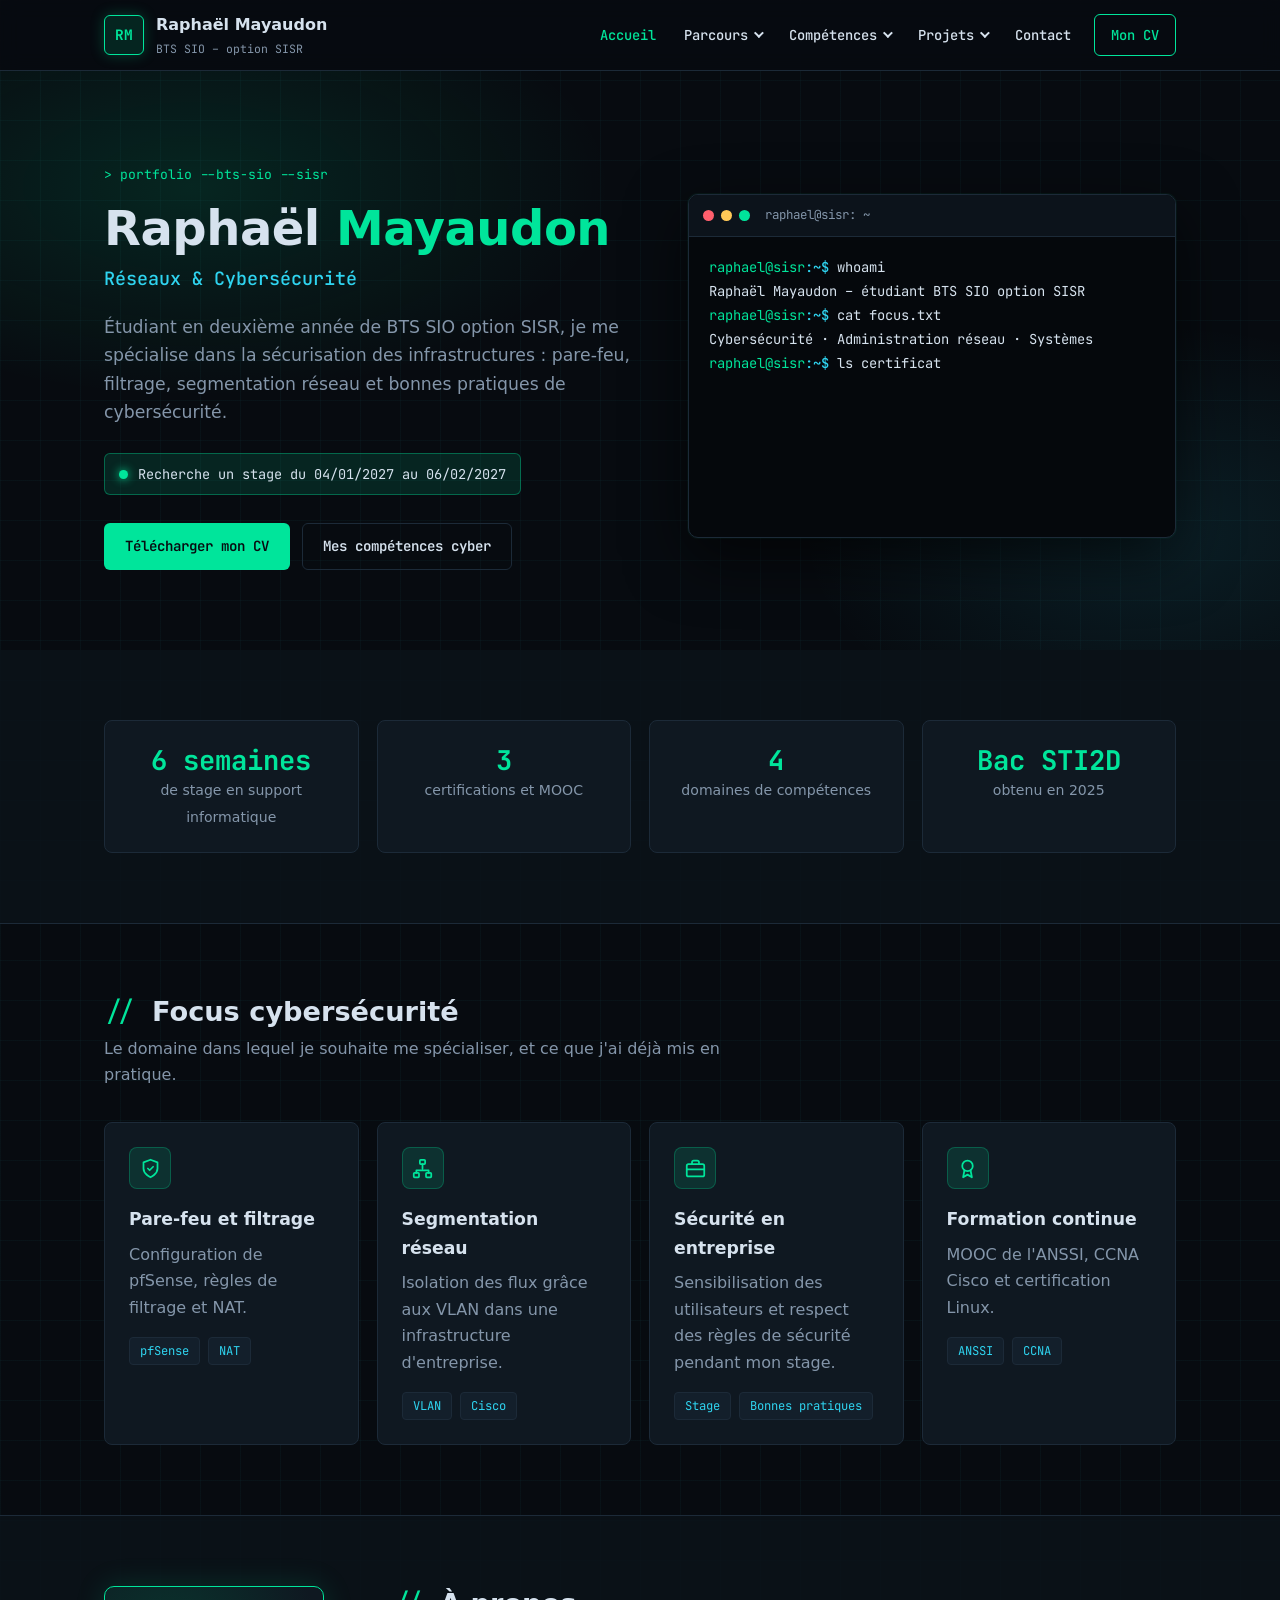
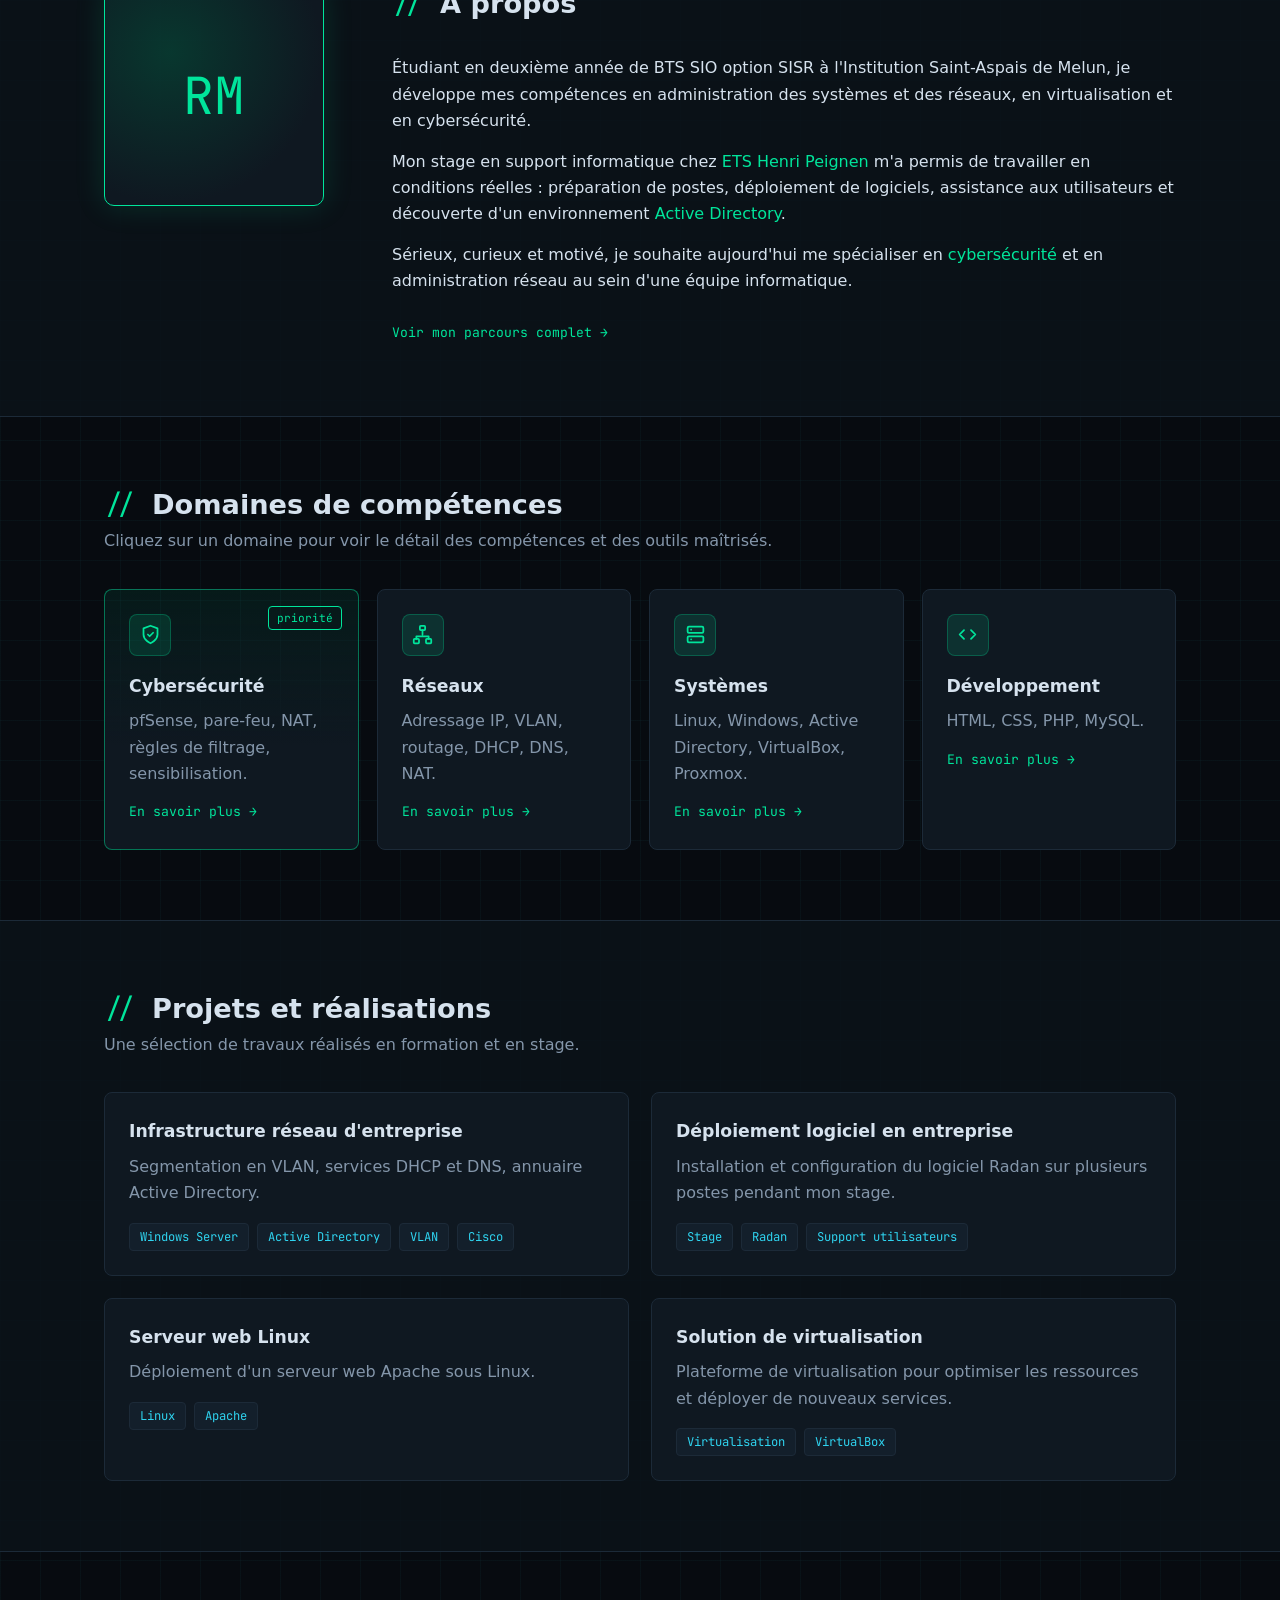
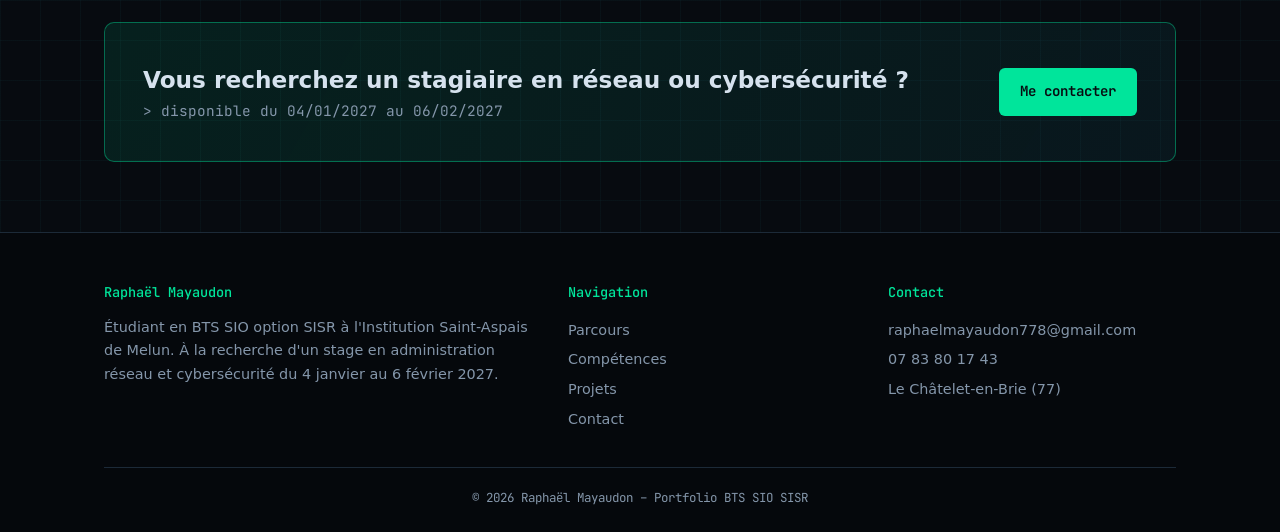
==== index.html @ c9cb0d74 "Add files via upload" ====
<!DOCTYPE html>
<html lang="fr">
<head>
    <meta charset="UTF-8">
    <meta name="viewport" content="width=device-width, initial-scale=1.0">
    <meta name="description" content="Portfolio de Raphaël Mayaudon, étudiant en BTS SIO option SISR à Melun, à la recherche d'un stage en réseau et cybersécurité.">
    <title>Raphaël Mayaudon – Portfolio BTS SIO SISR</title>
    <link rel="preconnect" href="https://fonts.googleapis.com">
    <link rel="preconnect" href="https://fonts.gstatic.com" crossorigin>
    <link href="https://fonts.googleapis.com/css2?family=JetBrains+Mono:wght@400;500;700&display=swap" rel="stylesheet">
    <link rel="stylesheet" href="portfolio.css">
</head>
<body>
    <header class="site-header">
        <div class="container navbar">
            <a href="index.html" class="brand">
                <span class="brand-logo">RM</span>
                <span>Raphaël Mayaudon<small>BTS SIO – option SISR</small></span>
            </a>

            <button class="burger" aria-label="Ouvrir le menu" aria-expanded="false"><span></span><span></span><span></span></button>

            <ul class="menu">
                <li><a href="index.html" class="active">Accueil</a></li>
                <li>
                    <button aria-expanded="false">Parcours <i class="caret"></i></button>
                    <ul class="dropdown">
                        <li><a href="parcours.html#experiences">Expériences professionnelles<span>Stage, emplois</span></a></li>
                        <li><a href="parcours.html#formation">Formation<span>BTS SIO, Bac STI2D</span></a></li>
                        <li><a href="parcours.html#certifications">Certifications<span>CCNA, Linux, ANSSI</span></a></li>
                        <li><a href="parcours.html#profil">Qualités et centres d'intérêt</a></li>
                    </ul>
                </li>
                <li>
                    <button aria-expanded="false">Compétences <i class="caret"></i></button>
                    <ul class="dropdown">
                        <li><a href="competences.html#securite">Cybersécurité<span>Pare-feu, filtrage, bonnes pratiques</span></a></li>
                        <li><a href="competences.html#reseaux">Réseaux</a></li>
                        <li><a href="competences.html#systemes">Systèmes et virtualisation</a></li>
                        <li><a href="competences.html#developpement">Développement</a></li>
                        <li><a href="competences.html#logiciels">Logiciels et outils</a></li>
                    </ul>
                </li>
                <li>
                    <button aria-expanded="false">Projets <i class="caret"></i></button>
                    <ul class="dropdown">
                        <li><a href="projets.html#infrastructure">Infrastructure réseau d'entreprise</a></li>
                        <li><a href="projets.html#serveur-web">Serveur web Linux</a></li>
                        <li><a href="projets.html#virtualisation">Solution de virtualisation</a></li>
                        <li><a href="projets.html#radan">Déploiement logiciel en entreprise<span>Réalisé en stage</span></a></li>
                    </ul>
                </li>
                <li><a href="contact.html">Contact</a></li>
                <li><a href="CV_Raphael_MAYAUDON.pdf" class="btn-cv" target="_blank" rel="noopener">Mon CV</a></li>
            </ul>
        </div>
    </header>

    <main>
        <section class="hero">
            <div class="container hero-grid">
                <div>
                    <span class="eyebrow">&gt; portfolio --bts-sio --sisr</span>
                    <h1>Raphaël <span class="accent">Mayaudon</span></h1>
                    <h2 class="role">Réseaux &amp; Cybersécurité</h2>
                    <p class="lead">Étudiant en deuxième année de BTS SIO option SISR, je me spécialise dans la sécurisation des infrastructures : pare-feu, filtrage, segmentation réseau et bonnes pratiques de cybersécurité.</p>
                    <div class="availability"><span class="dot"></span> Recherche un stage du 04/01/2027 au 06/02/2027</div>
                    <div class="hero-actions">
                        <a href="CV_Raphael_MAYAUDON.pdf" class="btn btn-primary" target="_blank" rel="noopener">Télécharger mon CV</a>
                        <a href="competences.html#securite" class="btn btn-outline">Mes compétences cyber</a>
                    </div>
                </div>
                <div class="terminal" aria-label="Présentation façon terminal">
                    <div class="term-bar"><i></i><i></i><i></i><span>raphael@sisr: ~</span></div>
                    <div class="term-body" id="terminal">
                        <div class="line"><span class="prompt">raphael@sisr<b>:~$</b></span> <span class="cmd">whoami</span></div>
                        <div class="line out">Raphaël Mayaudon – étudiant BTS SIO option SISR</div>
                        <div class="line"><span class="prompt">raphael@sisr<b>:~$</b></span> <span class="cmd">cat focus.txt</span></div>
                        <div class="line out">Cybersécurité · Administration réseau · Systèmes</div>
                        <div class="line"><span class="prompt">raphael@sisr<b>:~$</b></span> <span class="cmd">ls certifications/</span></div>
                        <div class="line out">CCNA   Certification_Linux   MOOC_ANSSI</div>
                        <div class="line"><span class="prompt">raphael@sisr<b>:~$</b></span> <span class="cmd">cat stage.txt</span></div>
                        <div class="line out"><span class="k">dernier :</span> Support informatique – ETS Henri Peignen</div>
                        <div class="line out"><span class="k">recherché :</span> <span class="ok">réseau / cybersécurité – janv. → fév. 2027</span></div>
                        <div class="line"><span class="prompt">raphael@sisr<b>:~$</b></span> <span class="cursor"></span></div>
                    </div>
                </div>
            </div>
        </section>

        <section class="section alt">
            <div class="container">
                <div class="stats">
                    <div class="card stat"><strong>6 semaines</strong><span>de stage en support informatique</span></div>
                    <div class="card stat"><strong>3</strong><span>certifications et MOOC</span></div>
                    <div class="card stat"><strong>4</strong><span>domaines de compétences</span></div>
                    <div class="card stat"><strong>Bac STI2D</strong><span>obtenu en 2025</span></div>
                </div>
            </div>
        </section>

        <section class="section">
            <div class="container">
                <div class="section-title">
                    <h2>Focus cybersécurité</h2>
                    <p>Le domaine dans lequel je souhaite me spécialiser, et ce que j'ai déjà mis en pratique.</p>
                </div>
                <div class="grid-4">
                    <a href="competences.html#securite" class="card">
                        <div class="icon-box"><svg viewBox="0 0 24 24" fill="none" stroke="currentColor" stroke-width="2" stroke-linecap="round" stroke-linejoin="round"><path d="M12 22s8-3.5 8-10V5l-8-3-8 3v7c0 6.5 8 10 8 10z"/><path d="M9 12l2 2 4-4"/></svg></div>
                        <h3>Pare-feu et filtrage</h3>
                        <p>Configuration de pfSense, règles de filtrage et NAT.</p>
                        <div class="tags"><span class="tag">pfSense</span><span class="tag">NAT</span></div>
                    </a>
                    <a href="projets.html#infrastructure" class="card">
                        <div class="icon-box"><svg viewBox="0 0 24 24" fill="none" stroke="currentColor" stroke-width="2" stroke-linecap="round" stroke-linejoin="round"><rect x="9" y="2" width="6" height="5" rx="1"/><rect x="2" y="17" width="6" height="5" rx="1"/><rect x="16" y="17" width="6" height="5" rx="1"/><path d="M12 7v5M5 17v-3h14v3"/></svg></div>
                        <h3>Segmentation réseau</h3>
                        <p>Isolation des flux grâce aux VLAN dans une infrastructure d'entreprise.</p>
                        <div class="tags"><span class="tag">VLAN</span><span class="tag">Cisco</span></div>
                    </a>
                    <a href="parcours.html#stage-peignen" class="card">
                        <div class="icon-box"><svg viewBox="0 0 24 24" fill="none" stroke="currentColor" stroke-width="2" stroke-linecap="round" stroke-linejoin="round"><rect x="2" y="7" width="20" height="14" rx="2"/><path d="M16 7V5a2 2 0 0 0-2-2h-4a2 2 0 0 0-2 2v2M2 13h20"/></svg></div>
                        <h3>Sécurité en entreprise</h3>
                        <p>Sensibilisation des utilisateurs et respect des règles de sécurité pendant mon stage.</p>
                        <div class="tags"><span class="tag">Stage</span><span class="tag">Bonnes pratiques</span></div>
                    </a>
                    <a href="parcours.html#certifications" class="card">
                        <div class="icon-box"><svg viewBox="0 0 24 24" fill="none" stroke="currentColor" stroke-width="2" stroke-linecap="round" stroke-linejoin="round"><circle cx="12" cy="9" r="6"/><path d="M8.5 14L7 22l5-3 5 3-1.5-8"/></svg></div>
                        <h3>Formation continue</h3>
                        <p>MOOC de l'ANSSI, CCNA Cisco et certification Linux.</p>
                        <div class="tags"><span class="tag">ANSSI</span><span class="tag">CCNA</span></div>
                    </a>
                </div>
            </div>
        </section>

        <section class="section alt">
            <div class="container about">
                <!-- Pour mettre ta photo : remplace RM par <img src="photo.jpg" alt="Raphaël Mayaudon"> -->
                <div class="avatar">RM</div>
                <div>
                    <div class="section-title"><h2>À propos</h2></div>
                    <p>Étudiant en deuxième année de BTS SIO option SISR à l'Institution Saint-Aspais de Melun, je développe mes compétences en administration des systèmes et des réseaux, en virtualisation et en cybersécurité.</p>
                    <p>Mon stage en support informatique chez <a href="parcours.html#stage-peignen">ETS Henri Peignen</a> m'a permis de travailler en conditions réelles : préparation de postes, déploiement de logiciels, assistance aux utilisateurs et découverte d'un environnement <a href="competences.html#systemes">Active Directory</a>.</p>
                    <p>Sérieux, curieux et motivé, je souhaite aujourd'hui me spécialiser en <a href="competences.html#securite">cybersécurité</a> et en administration réseau au sein d'une équipe informatique.</p>
                    <a href="parcours.html" class="card-link">Voir mon parcours complet →</a>
                </div>
            </div>
        </section>

        <section class="section">
            <div class="container">
                <div class="section-title">
                    <h2>Domaines de compétences</h2>
                    <p>Cliquez sur un domaine pour voir le détail des compétences et des outils maîtrisés.</p>
                </div>
                <div class="grid-4">
                    <a href="competences.html#securite" class="card featured">
                        <span class="badge">priorité</span>
                        <div class="icon-box"><svg viewBox="0 0 24 24" fill="none" stroke="currentColor" stroke-width="2" stroke-linecap="round" stroke-linejoin="round"><path d="M12 22s8-3.5 8-10V5l-8-3-8 3v7c0 6.5 8 10 8 10z"/><path d="M9 12l2 2 4-4"/></svg></div>
                        <h3>Cybersécurité</h3>
                        <p>pfSense, pare-feu, NAT, règles de filtrage, sensibilisation.</p>
                        <span class="card-link">En savoir plus →</span>
                    </a>
                    <a href="competences.html#reseaux" class="card">
                        <div class="icon-box"><svg viewBox="0 0 24 24" fill="none" stroke="currentColor" stroke-width="2" stroke-linecap="round" stroke-linejoin="round"><rect x="9" y="2" width="6" height="5" rx="1"/><rect x="2" y="17" width="6" height="5" rx="1"/><rect x="16" y="17" width="6" height="5" rx="1"/><path d="M12 7v5M5 17v-3h14v3"/></svg></div>
                        <h3>Réseaux</h3>
                        <p>Adressage IP, VLAN, routage, DHCP, DNS, NAT.</p>
                        <span class="card-link">En savoir plus →</span>
                    </a>
                    <a href="competences.html#systemes" class="card">
                        <div class="icon-box"><svg viewBox="0 0 24 24" fill="none" stroke="currentColor" stroke-width="2" stroke-linecap="round" stroke-linejoin="round"><rect x="3" y="3" width="18" height="7" rx="1.5"/><rect x="3" y="14" width="18" height="7" rx="1.5"/><path d="M7 6.5h.01M7 17.5h.01"/></svg></div>
                        <h3>Systèmes</h3>
                        <p>Linux, Windows, Active Directory, VirtualBox, Proxmox.</p>
                        <span class="card-link">En savoir plus →</span>
                    </a>
                    <a href="competences.html#developpement" class="card">
                        <div class="icon-box"><svg viewBox="0 0 24 24" fill="none" stroke="currentColor" stroke-width="2" stroke-linecap="round" stroke-linejoin="round"><path d="M8 7l-5 5 5 5M16 7l5 5-5 5"/></svg></div>
                        <h3>Développement</h3>
                        <p>HTML, CSS, PHP, MySQL.</p>
                        <span class="card-link">En savoir plus →</span>
                    </a>
                </div>
            </div>
        </section>

        <section class="section alt">
            <div class="container">
                <div class="section-title">
                    <h2>Projets et réalisations</h2>
                    <p>Une sélection de travaux réalisés en formation et en stage.</p>
                </div>
                <div class="grid-2">
                    <a href="projets.html#infrastructure" class="card">
                        <h3>Infrastructure réseau d'entreprise</h3>
                        <p>Segmentation en VLAN, services DHCP et DNS, annuaire Active Directory.</p>
                        <div class="tags"><span class="tag">Windows Server</span><span class="tag">Active Directory</span><span class="tag">VLAN</span><span class="tag">Cisco</span></div>
                    </a>
                    <a href="projets.html#radan" class="card">
                        <h3>Déploiement logiciel en entreprise</h3>
                        <p>Installation et configuration du logiciel Radan sur plusieurs postes pendant mon stage.</p>
                        <div class="tags"><span class="tag">Stage</span><span class="tag">Radan</span><span class="tag">Support utilisateurs</span></div>
                    </a>
                    <a href="projets.html#serveur-web" class="card">
                        <h3>Serveur web Linux</h3>
                        <p>Déploiement d'un serveur web Apache sous Linux.</p>
                        <div class="tags"><span class="tag">Linux</span><span class="tag">Apache</span></div>
                    </a>
                    <a href="projets.html#virtualisation" class="card">
                        <h3>Solution de virtualisation</h3>
                        <p>Plateforme de virtualisation pour optimiser les ressources et déployer de nouveaux services.</p>
                        <div class="tags"><span class="tag">Virtualisation</span><span class="tag">VirtualBox</span></div>
                    </a>
                </div>
            </div>
        </section>

        <section class="section">
            <div class="container">
                <div class="cta">
                    <div>
                        <h2>Vous recherchez un stagiaire en réseau ou cybersécurité ?</h2>
                        <p>&gt; disponible du 04/01/2027 au 06/02/2027</p>
                    </div>
                    <a href="contact.html" class="btn btn-light">Me contacter</a>
                </div>
            </div>
        </section>

    </main>

    <footer class="site-footer">
        <div class="container">
            <div class="footer-grid">
                <div>
                    <h4>Raphaël Mayaudon</h4>
                    <p>Étudiant en BTS SIO option SISR à l'Institution Saint-Aspais de Melun. À la recherche d'un stage en administration réseau et cybersécurité du 4 janvier au 6 février 2027.</p>
                </div>
                <div>
                    <h4>Navigation</h4>
                    <ul>
                        <li><a href="parcours.html">Parcours</a></li>
                        <li><a href="competences.html">Compétences</a></li>
                        <li><a href="projets.html">Projets</a></li>
                        <li><a href="contact.html">Contact</a></li>
                    </ul>
                </div>
                <div>
                    <h4>Contact</h4>
                    <ul>
                        <li><a href="mailto:raphaelmayaudon778@gmail.com">raphaelmayaudon778@gmail.com</a></li>
                        <li><a href="tel:+33783801743">07 83 80 17 43</a></li>
                        <li>Le Châtelet-en-Brie (77)</li>
                    </ul>
                </div>
            </div>
            <div class="footer-bottom">© <span id="year">2026</span> Raphaël Mayaudon – Portfolio BTS SIO SISR</div>
        </div>
    </footer>

    <script src="script.js"></script>
</body>
</html>
---- portfolio.css ----
/* =========================================================
   Portfolio – Raphaël Mayaudon – BTS SIO SISR
   Thème « cybersécurité » : sombre, vert/cyan, police terminal
   ========================================================= */

:root {
    --bg: #070b10;          /* fond de page */
    --bg-2: #0b1219;        /* sections alternées */
    --card: #0f1821;        /* cartes */
    --card-2: #131f2b;
    --border: #1c2a38;
    --text: #d6e2ee;        /* texte principal */
    --muted: #8496aa;       /* texte secondaire */
    --green: #00e59b;       /* accent principal */
    --green-dim: rgba(0, 229, 155, 0.12);
    --cyan: #2fd4f0;        /* accent secondaire */
    --red: #ff5f6d;
    --yellow: #ffc857;
    --radius: 8px;
    --mono: "JetBrains Mono", "Fira Code", Consolas, "Courier New", monospace;
    --sans: "Segoe UI", system-ui, -apple-system, Roboto, Arial, sans-serif;
    --max: 1120px;
}

* { margin: 0; padding: 0; box-sizing: border-box; }

html { scroll-behavior: smooth; scroll-padding-top: 90px; }

body {
    font-family: var(--sans);
    font-size: 16px;
    line-height: 1.65;
    color: var(--text);
    background-color: var(--bg);
    /* quadrillage discret façon écran de supervision */
    background-image:
        linear-gradient(rgba(47, 212, 240, 0.035) 1px, transparent 1px),
        linear-gradient(90deg, rgba(47, 212, 240, 0.035) 1px, transparent 1px);
    background-size: 40px 40px;
}

a { color: var(--green); text-decoration: none; }
a:hover { text-decoration: underline; }

img { max-width: 100%; display: block; }

::selection { background: var(--green); color: var(--bg); }

.container { max-width: var(--max); margin: 0 auto; padding: 0 24px; }

.mono { font-family: var(--mono); }
.accent { color: var(--green); }

/* ================= Barre de navigation ================= */
.site-header {
    position: sticky;
    top: 0;
    z-index: 1000;
    background: rgba(7, 11, 16, 0.88);
    backdrop-filter: blur(10px);
    border-bottom: 1px solid var(--border);
}

.navbar { display: flex; align-items: center; justify-content: space-between; height: 70px; }

.brand { display: flex; align-items: center; gap: 12px; color: var(--text); font-weight: 700; }
.brand:hover { text-decoration: none; }

.brand-logo {
    width: 40px; height: 40px;
    border-radius: 6px;
    border: 1px solid var(--green);
    color: var(--green);
    background: var(--green-dim);
    display: grid;
    place-items: center;
    font-family: var(--mono);
    font-size: 0.9rem;
    box-shadow: 0 0 14px rgba(0, 229, 155, 0.25);
}

.brand small { display: block; font-family: var(--mono); font-weight: 400; color: var(--muted); font-size: 0.72rem; }

.menu { display: flex; align-items: center; gap: 2px; list-style: none; }
.menu > li { position: relative; }

.menu > li > a,
.menu > li > button {
    display: flex;
    align-items: center;
    gap: 6px;
    padding: 9px 13px;
    border: 0;
    background: none;
    font-family: var(--mono);
    font-size: 0.86rem;
    font-weight: 500;
    color: var(--text);
    border-radius: 6px;
    cursor: pointer;
}

.menu > li > a:hover,
.menu > li > button:hover,
.menu > li.open > button { background: var(--green-dim); color: var(--green); text-decoration: none; }

.menu .active { color: var(--green); }

.caret {
    width: 7px; height: 7px;
    border-right: 2px solid currentColor;
    border-bottom: 2px solid currentColor;
    transform: rotate(45deg) translateY(-2px);
    transition: transform 0.2s;
}
.menu > li.open .caret { transform: rotate(-135deg) translateY(-1px); }

/* Menu déroulant */
.dropdown {
    position: absolute;
    top: calc(100% + 8px);
    left: 0;
    min-width: 250px;
    list-style: none;
    background: var(--card);
    border: 1px solid var(--border);
    border-top: 2px solid var(--green);
    border-radius: var(--radius);
    box-shadow: 0 16px 40px rgba(0, 0, 0, 0.55);
    padding: 8px;
    opacity: 0;
    visibility: hidden;
    transform: translateY(6px);
    transition: opacity 0.18s, transform 0.18s, visibility 0.18s;
}

@media (hover: hover) and (min-width: 901px) {
    .menu > li:hover > .dropdown { opacity: 1; visibility: visible; transform: translateY(0); }
}
.menu > li.open > .dropdown { opacity: 1; visibility: visible; transform: translateY(0); }

.dropdown a { display: block; padding: 9px 12px; border-radius: 5px; color: var(--text); font-size: 0.92rem; }
.dropdown a::before { content: "> "; font-family: var(--mono); color: var(--green); opacity: 0; transition: opacity 0.15s; }
.dropdown a:hover { background: var(--green-dim); color: var(--green); text-decoration: none; }
.dropdown a:hover::before { opacity: 1; }
.dropdown a span { display: block; font-size: 0.78rem; color: var(--muted); padding-left: 2ch; }

.btn-cv {
    margin-left: 8px;
    padding: 9px 16px !important;
    border: 1px solid var(--green) !important;
    color: var(--green) !important;
}
.btn-cv:hover { background: var(--green) !important; color: var(--bg) !important; }

.burger {
    display: none;
    width: 44px; height: 44px;
    border: 1px solid var(--border);
    border-radius: 6px;
    background: var(--card);
    cursor: pointer;
    align-items: center;
    justify-content: center;
    flex-direction: column;
    gap: 5px;
}
.burger span { display: block; width: 20px; height: 2px; background: var(--green); }

/* ================= Page d'accueil ================= */
.hero { padding: 90px 0 80px; position: relative; overflow: hidden; }
.hero::before {
    content: "";
    position: absolute;
    inset: 0;
    background:
        radial-gradient(600px 300px at 15% 20%, rgba(0, 229, 155, 0.12), transparent 70%),
        radial-gradient(500px 300px at 90% 80%, rgba(47, 212, 240, 0.10), transparent 70%);
    pointer-events: none;
}

.hero-grid { position: relative; display: grid; grid-template-columns: 1.1fr 1fr; gap: 48px; align-items: center; }

.eyebrow {
    display: inline-block;
    font-family: var(--mono);
    font-size: 0.82rem;
    color: var(--green);
    margin-bottom: 16px;
}

.hero h1 { font-size: 3rem; line-height: 1.1; margin-bottom: 10px; letter-spacing: -0.5px; }
.hero h2.role { font-family: var(--mono); font-size: 1.15rem; font-weight: 500; color: var(--cyan); margin-bottom: 18px; }
.hero .lead { font-size: 1.08rem; color: var(--muted); max-width: 560px; }

.availability {
    display: inline-flex;
    align-items: center;
    gap: 10px;
    margin-top: 26px;
    padding: 9px 14px;
    border: 1px solid rgba(0, 229, 155, 0.35);
    border-radius: 6px;
    background: var(--green-dim);
    font-family: var(--mono);
    font-size: 0.85rem;
    color: var(--text);
}
.dot { width: 9px; height: 9px; border-radius: 50%; background: var(--green); box-shadow: 0 0 10px var(--green); animation: pulse 1.8s infinite; }

.hero-actions { display: flex; gap: 12px; flex-wrap: wrap; margin-top: 28px; }

.btn {
    display: inline-block;
    padding: 11px 20px;
    border-radius: 6px;
    font-family: var(--mono);
    font-weight: 600;
    font-size: 0.88rem;
    border: 1px solid transparent;
    transition: background 0.2s, color 0.2s, box-shadow 0.2s, border-color 0.2s;
}
.btn:hover { text-decoration: none; }
.btn-primary, .btn-light { background: var(--green); color: var(--bg); }
.btn-primary:hover, .btn-light:hover { box-shadow: 0 0 20px rgba(0, 229, 155, 0.45); }
.btn-outline { border-color: var(--border); color: var(--text); }
.btn-outline:hover { border-color: var(--green); color: var(--green); }

/* Fenêtre de terminal */
.terminal {
    background: #05080c;
    border: 1px solid var(--border);
    border-radius: 10px;
    box-shadow: 0 20px 60px rgba(0, 0, 0, 0.6), 0 0 0 1px rgba(0, 229, 155, 0.06);
    overflow: hidden;
    font-family: var(--mono);
    font-size: 0.86rem;
}
.term-bar {
    display: flex;
    align-items: center;
    gap: 7px;
    padding: 10px 14px;
    background: #0c131b;
    border-bottom: 1px solid var(--border);
    color: var(--muted);
    font-size: 0.78rem;
}
.term-bar i { width: 11px; height: 11px; border-radius: 50%; display: inline-block; }
.term-bar i:nth-child(1) { background: var(--red); }
.term-bar i:nth-child(2) { background: var(--yellow); }
.term-bar i:nth-child(3) { background: var(--green); }
.term-bar span { margin-left: 8px; }
.term-body { padding: 18px 20px 22px; min-height: 300px; line-height: 1.75; }
.term-body .line { white-space: pre-wrap; }
.prompt { color: var(--green); }
.prompt b { color: var(--cyan); font-weight: 500; }
.out { color: var(--text); }
.out .k { color: var(--muted); }
.ok { color: var(--green); }
.cursor { display: inline-block; width: 8px; height: 1.05em; background: var(--green); vertical-align: text-bottom; animation: blink 1s steps(1) infinite; }

/* En-tête des pages internes */
.page-header { padding: 64px 0 52px; border-bottom: 1px solid var(--border); position: relative; overflow: hidden; }
.page-header::before {
    content: "";
    position: absolute;
    inset: 0;
    background: radial-gradient(600px 250px at 10% 0%, rgba(0, 229, 155, 0.10), transparent 70%);
    pointer-events: none;
}
.page-header .container { position: relative; }
.page-header h1 { font-size: 2.3rem; margin-bottom: 8px; }
.page-header h1::before { content: "> "; font-family: var(--mono); color: var(--green); }
.page-header p { color: var(--muted); max-width: 700px; }
.breadcrumb { font-family: var(--mono); font-size: 0.8rem; color: var(--muted); margin-bottom: 12px; }
.breadcrumb a { color: var(--cyan); }

/* Sous-menu d'une page */
.subnav { background: var(--bg-2); border-bottom: 1px solid var(--border); position: sticky; top: 70px; z-index: 50; }
.subnav ul { display: flex; gap: 4px; list-style: none; overflow-x: auto; }
.subnav a {
    display: block;
    padding: 13px 14px;
    color: var(--muted);
    font-family: var(--mono);
    font-size: 0.84rem;
    white-space: nowrap;
    border-bottom: 2px solid transparent;
}
.subnav a:hover { color: var(--green); border-bottom-color: var(--green); text-decoration: none; }

/* ================= Sections ================= */
.section { padding: 70px 0; }
.section + .section { border-top: 1px solid var(--border); }
.section.alt { background: rgba(11, 18, 25, 0.85); }

.section-title { margin-bottom: 34px; }
.section-title h2 { font-size: 1.7rem; line-height: 1.3; }
.section-title h2::before { content: "// "; font-family: var(--mono); color: var(--green); font-weight: 400; }
.section-title p { color: var(--muted); margin-top: 6px; max-width: 680px; }

/* Grilles */
.grid-2 { display: grid; grid-template-columns: repeat(2, 1fr); gap: 22px; }
.grid-3 { display: grid; grid-template-columns: repeat(3, 1fr); gap: 22px; }
.grid-4 { display: grid; grid-template-columns: repeat(4, 1fr); gap: 18px; }

/* Cartes */
.card {
    background: var(--card);
    border: 1px solid var(--border);
    border-radius: var(--radius);
    padding: 24px;
    position: relative;
}
a.card { display: block; color: inherit; transition: border-color 0.2s, transform 0.2s, box-shadow 0.2s; }
a.card:hover { border-color: var(--green); transform: translateY(-3px); box-shadow: 0 0 24px rgba(0, 229, 155, 0.12); text-decoration: none; }

.card h3 { font-size: 1.08rem; margin-bottom: 8px; color: var(--text); }
.card p { color: var(--muted); }

.card-link { display: inline-block; margin-top: 14px; font-family: var(--mono); font-size: 0.82rem; color: var(--green); }

.card.featured { border-color: rgba(0, 229, 155, 0.45); background: linear-gradient(180deg, rgba(0, 229, 155, 0.07), var(--card) 60%); }
.badge {
    position: absolute;
    top: 16px; right: 16px;
    font-family: var(--mono);
    font-size: 0.7rem;
    padding: 2px 8px;
    border-radius: 4px;
    border: 1px solid var(--green);
    color: var(--green);
}

.icon-box {
    width: 42px; height: 42px;
    border-radius: 8px;
    background: var(--green-dim);
    border: 1px solid rgba(0, 229, 155, 0.25);
    color: var(--green);
    display: grid;
    place-items: center;
    margin-bottom: 16px;
}
.icon-box svg { width: 21px; height: 21px; }

/* Listes */
.list { list-style: none; }
.list li { position: relative; padding: 4px 0 4px 22px; color: var(--text); }
.list li::before { content: "▸"; position: absolute; left: 2px; top: 4px; color: var(--green); font-size: 0.9rem; }

/* Étiquettes */
.tags { display: flex; flex-wrap: wrap; gap: 8px; margin-top: 16px; }
.tag {
    display: inline-block;
    padding: 3px 10px;
    border-radius: 4px;
    border: 1px solid var(--border);
    background: var(--card-2);
    color: var(--cyan);
    font-family: var(--mono);
    font-size: 0.76rem;
}
a.tag:hover { border-color: var(--green); color: var(--green); text-decoration: none; }

/* Chiffres clés */
.stats { display: grid; grid-template-columns: repeat(4, 1fr); gap: 18px; }
.stat { text-align: center; padding: 22px; }
.stat strong { display: block; font-family: var(--mono); font-size: 1.7rem; color: var(--green); line-height: 1.25; }
.stat span { color: var(--muted); font-size: 0.88rem; }

/* ================= Frise chronologique ================= */
.timeline { position: relative; padding-left: 30px; }
.timeline::before { content: ""; position: absolute; left: 8px; top: 6px; bottom: 6px; width: 2px; background: linear-gradient(var(--green), var(--border)); }
.timeline-item { margin-bottom: 26px; }
.timeline-item:last-child { margin-bottom: 0; }
.timeline-item::before {
    content: "";
    position: absolute;
    left: -28px; top: 26px;
    width: 12px; height: 12px;
    border-radius: 50%;
    background: var(--bg);
    border: 2px solid var(--green);
    box-shadow: 0 0 8px rgba(0, 229, 155, 0.6);
}
.timeline-head { display: flex; justify-content: space-between; align-items: flex-start; gap: 16px; flex-wrap: wrap; margin-bottom: 10px; }
.timeline-head h3 { margin-bottom: 2px; }
.org { color: var(--cyan); font-family: var(--mono); font-size: 0.88rem; }
.date {
    flex-shrink: 0;
    padding: 3px 10px;
    border-radius: 4px;
    border: 1px solid var(--border);
    background: var(--card-2);
    color: var(--muted);
    font-family: var(--mono);
    font-size: 0.78rem;
}

/* ================= Accordéons ================= */
details.accordion { background: var(--card); border: 1px solid var(--border); border-radius: var(--radius); margin-bottom: 12px; }
details.accordion[open] { border-color: rgba(0, 229, 155, 0.4); }
details.accordion summary {
    list-style: none;
    cursor: pointer;
    padding: 17px 22px;
    display: flex;
    justify-content: space-between;
    align-items: center;
    gap: 16px;
    font-family: var(--mono);
    font-size: 0.95rem;
    color: var(--text);
}
details.accordion summary::before { content: "$ "; color: var(--green); }
details.accordion summary span { flex: 1; }
details.accordion summary::-webkit-details-marker { display: none; }
details.accordion summary::after { content: "[+]"; color: var(--green); font-size: 0.85rem; }
details.accordion[open] summary::after { content: "[−]"; }
details.accordion[open] summary { border-bottom: 1px solid var(--border); }
.accordion-body { padding: 18px 22px 22px; }
.accordion-body p { color: var(--muted); margin-bottom: 10px; }

/* Tableau des compétences */
.skill-table { width: 100%; border-collapse: collapse; font-size: 0.94rem; }
.skill-table th, .skill-table td { text-align: left; padding: 12px 14px; border-bottom: 1px solid var(--border); vertical-align: top; }
.skill-table th { color: var(--green); font-family: var(--mono); font-weight: 500; font-size: 0.76rem; text-transform: uppercase; letter-spacing: 1px; }
.skill-table td { color: var(--muted); }
.skill-table td:first-child { color: var(--text); font-weight: 600; white-space: nowrap; }
.skill-table tr:hover td { background: rgba(0, 229, 155, 0.03); }
.skill-table a { color: var(--cyan); }

/* Encadré */
.callout {
    border: 1px solid rgba(0, 229, 155, 0.35);
    border-left: 3px solid var(--green);
    background: var(--green-dim);
    padding: 16px 20px;
    border-radius: 0 var(--radius) var(--radius) 0;
    color: var(--text);
}

/* À propos */
.about { display: grid; grid-template-columns: 240px 1fr; gap: 48px; align-items: start; }
.avatar {
    width: 220px; height: 220px;
    border-radius: 10px;
    border: 1px solid var(--green);
    background: radial-gradient(circle at 30% 30%, rgba(0, 229, 155, 0.18), var(--card) 70%);
    color: var(--green);
    display: grid;
    place-items: center;
    font-family: var(--mono);
    font-size: 3.2rem;
    overflow: hidden;
    box-shadow: 0 0 30px rgba(0, 229, 155, 0.15);
}
.avatar img { width: 100%; height: 100%; object-fit: cover; }
.about p { margin-bottom: 14px; color: var(--text); }

/* Contact */
.contact-item { display: flex; gap: 16px; align-items: flex-start; }
.contact-item .icon-box { margin-bottom: 0; flex-shrink: 0; }
.contact-item strong { display: block; color: var(--text); }
.contact-item span, .contact-item a { color: var(--muted); word-break: break-word; }
.contact-item a:hover { color: var(--green); }

/* Bandeau final */
.cta {
    border: 1px solid rgba(0, 229, 155, 0.4);
    background: linear-gradient(120deg, rgba(0, 229, 155, 0.10), rgba(47, 212, 240, 0.06));
    border-radius: 10px;
    padding: 38px;
    display: flex;
    align-items: center;
    justify-content: space-between;
    gap: 24px;
    flex-wrap: wrap;
}
.cta h2 { font-size: 1.45rem; }
.cta p { color: var(--muted); font-family: var(--mono); font-size: 0.9rem; }

/* ================= Pied de page ================= */
.site-footer { background: #05080c; border-top: 1px solid var(--border); color: var(--muted); padding: 48px 0 24px; font-size: 0.9rem; }
.footer-grid { display: grid; grid-template-columns: 1.5fr 1fr 1fr; gap: 32px; margin-bottom: 32px; }
.site-footer h4 { color: var(--green); font-family: var(--mono); font-weight: 500; margin-bottom: 12px; font-size: 0.85rem; }
.site-footer ul { list-style: none; }
.site-footer li { padding: 3px 0; }
.site-footer a { color: var(--muted); }
.site-footer a:hover { color: var(--green); }
.footer-bottom { border-top: 1px solid var(--border); padding-top: 20px; text-align: center; font-family: var(--mono); font-size: 0.78rem; }

/* ================= Animations ================= */
@keyframes blink { 50% { opacity: 0; } }
@keyframes pulse { 0%, 100% { opacity: 1; } 50% { opacity: 0.35; } }

@media (prefers-reduced-motion: reduce) {
    *, *::before, *::after { animation: none !important; transition: none !important; }
}

/* ================= Responsive ================= */
@media (max-width: 1000px) {
    .grid-4, .stats { grid-template-columns: repeat(2, 1fr); }
    .grid-3 { grid-template-columns: repeat(2, 1fr); }
}

@media (max-width: 900px) {
    .burger { display: flex; }
    .menu {
        position: absolute;
        top: 70px; left: 0; right: 0;
        flex-direction: column;
        align-items: stretch;
        gap: 0;
        background: var(--bg);
        border-bottom: 1px solid var(--border);
        padding: 8px 16px 16px;
        display: none;
        max-height: calc(100vh - 70px);
        overflow-y: auto;
    }
    .menu.show { display: flex; }
    .menu > li > a, .menu > li > button { width: 100%; justify-content: space-between; padding: 14px 8px; font-size: 0.95rem; }
    .btn-cv { margin: 8px 0 0; justify-content: center !important; }
    .dropdown { position: static; box-shadow: none; border: 0; border-left: 1px solid var(--green); border-radius: 0; background: none; padding: 0 0 8px 12px; margin-left: 8px; display: none; opacity: 1; visibility: visible; transform: none; }
    .menu > li.open > .dropdown { display: block; }
    .hero-grid, .about, .grid-2 { grid-template-columns: 1fr; }
    .hero h1 { font-size: 2.3rem; }
    .avatar { width: 160px; height: 160px; font-size: 2.4rem; }
    .footer-grid { grid-template-columns: 1fr; }
    .subnav { top: 70px; }
}

@media (max-width: 600px) {
    .grid-3, .grid-4, .stats { grid-template-columns: 1fr; }
    .section { padding: 52px 0; }
    .page-header h1 { font-size: 1.8rem; }
    .cta { padding: 26px; }
    .term-body { min-height: 0; font-size: 0.8rem; }
    .skill-table td:first-child { white-space: normal; }
}
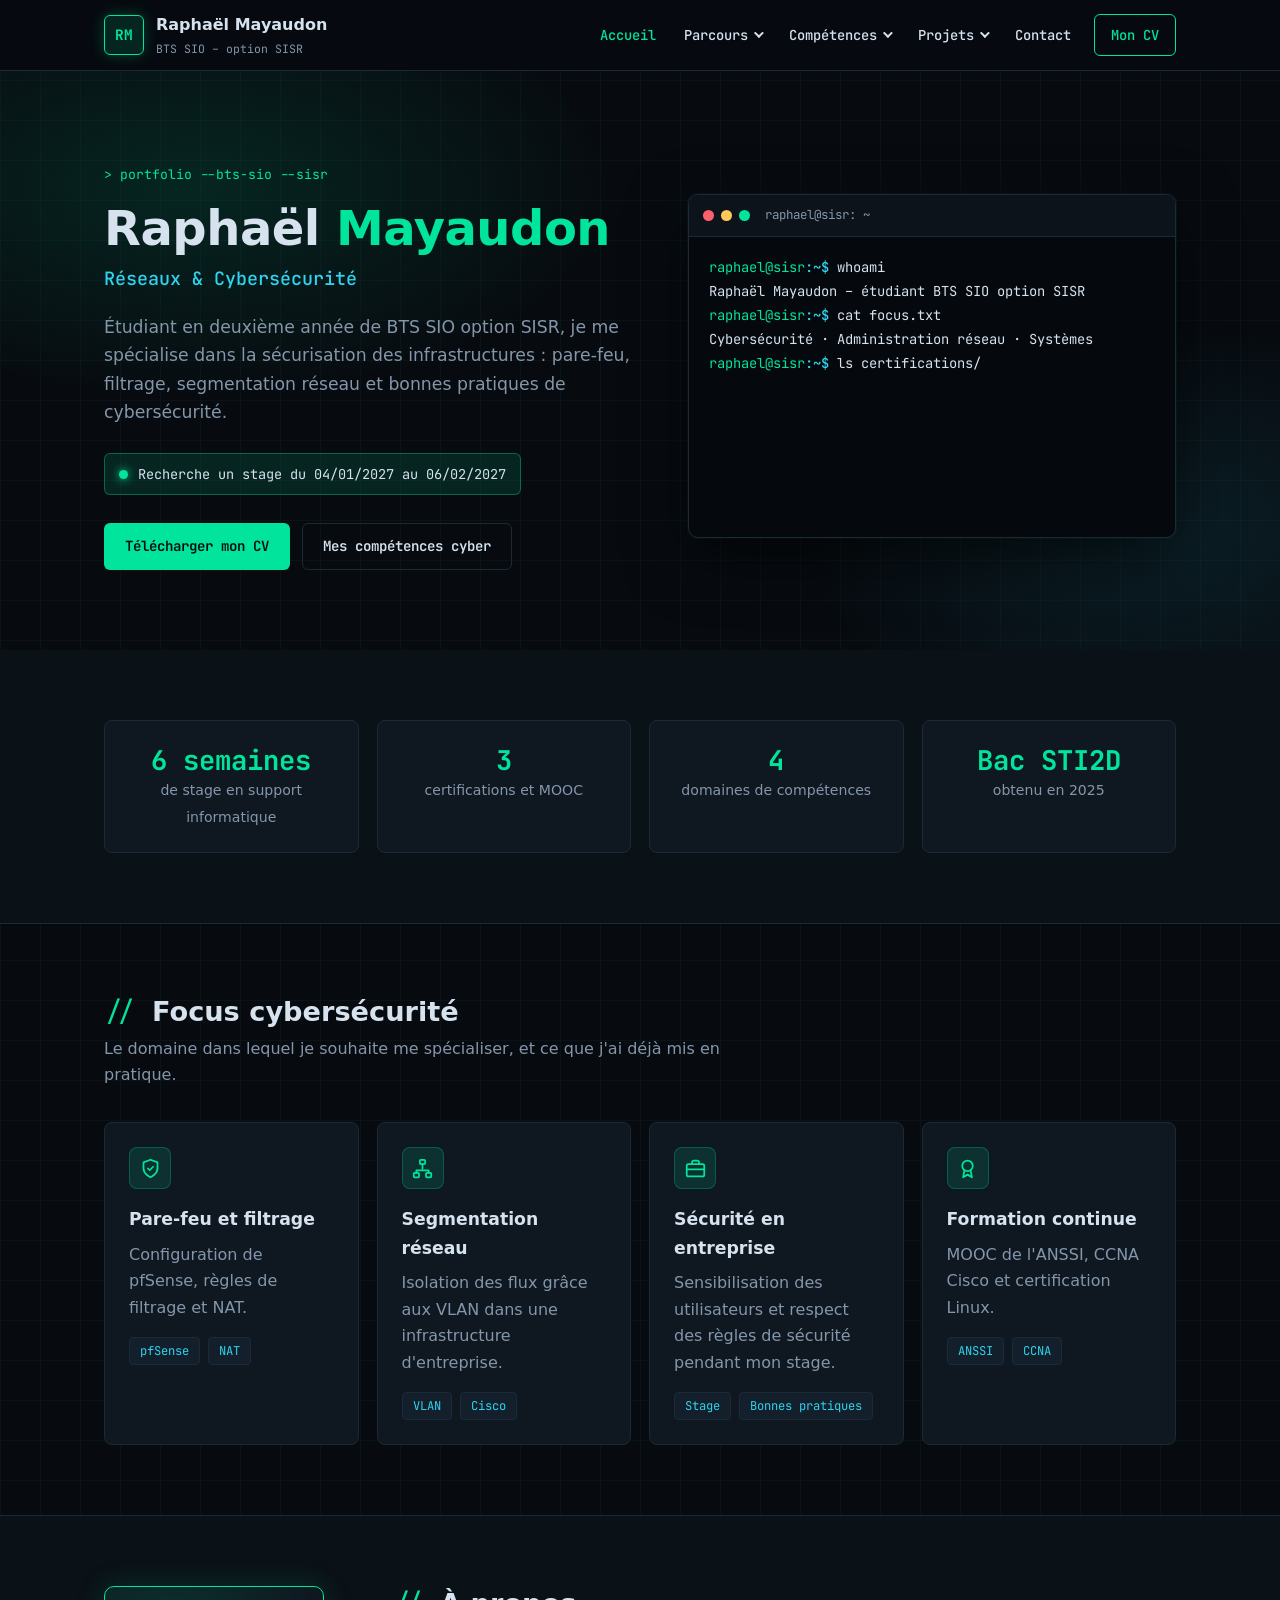
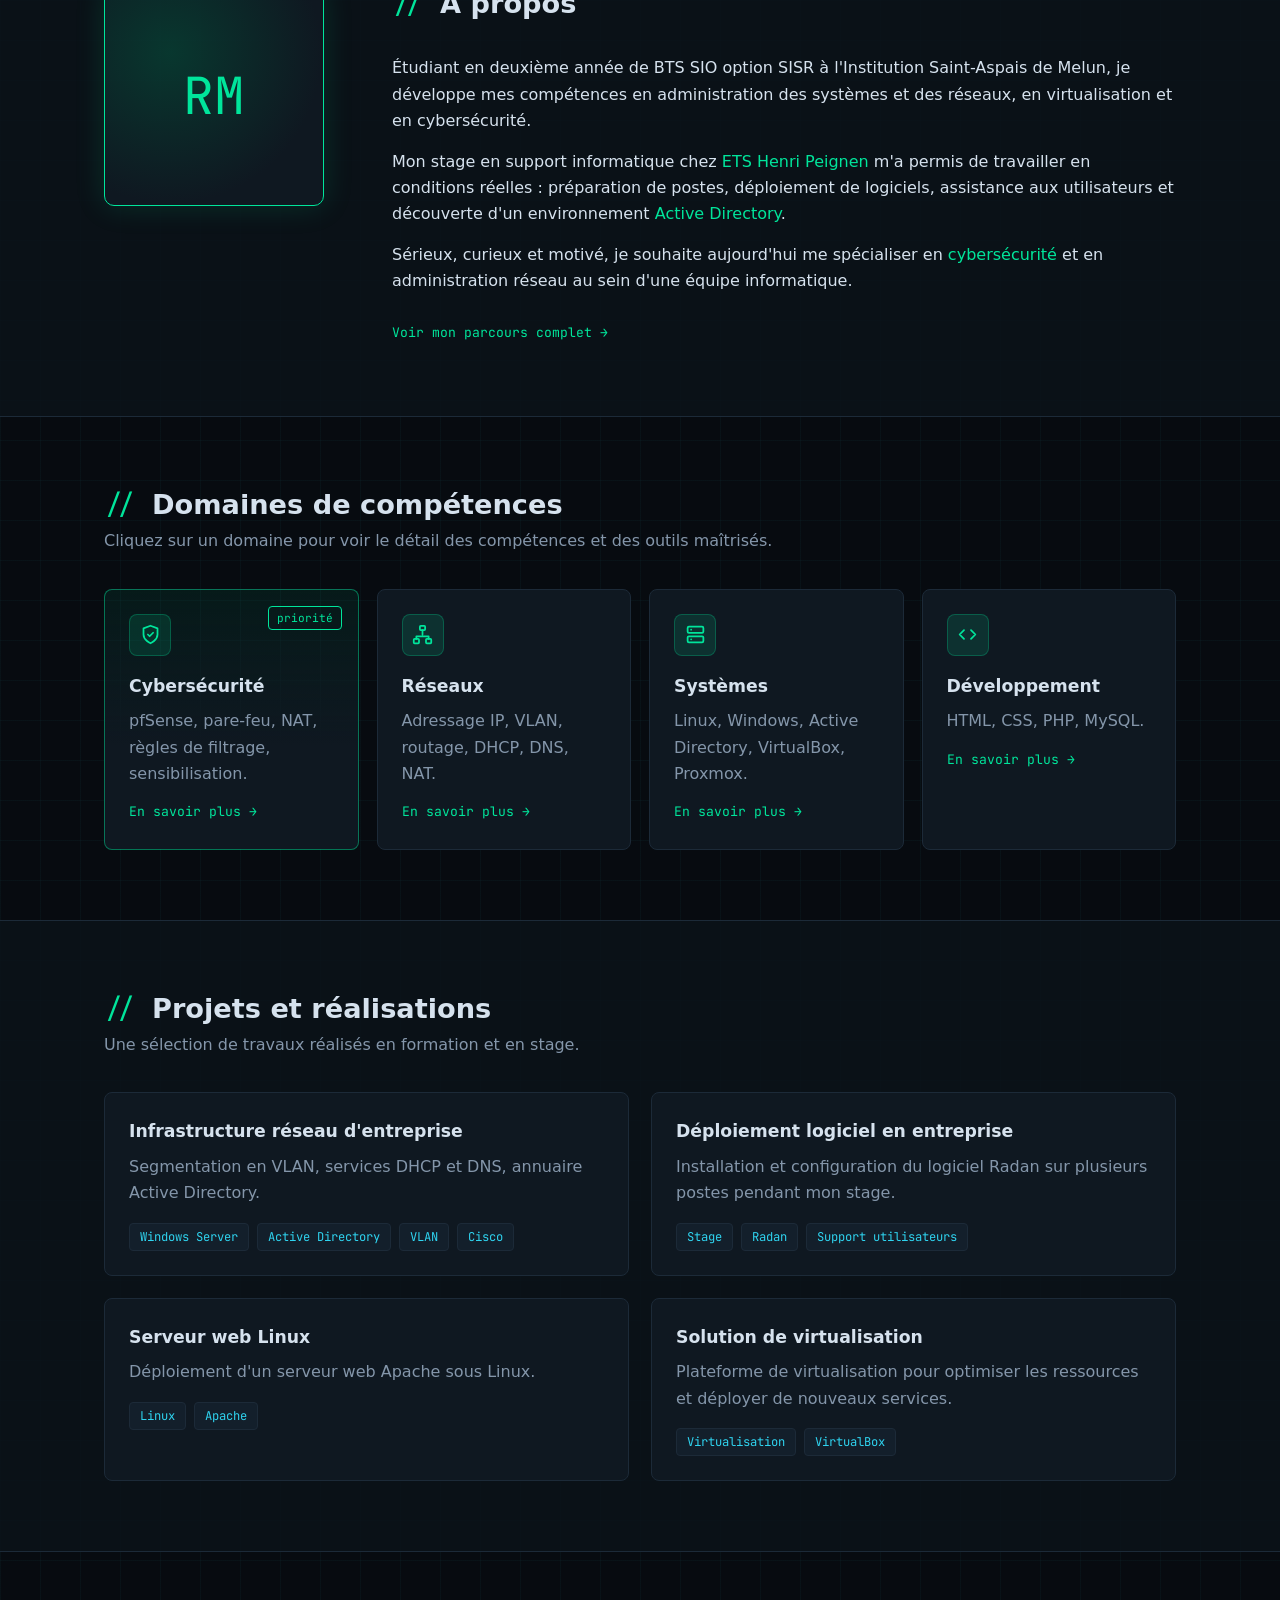
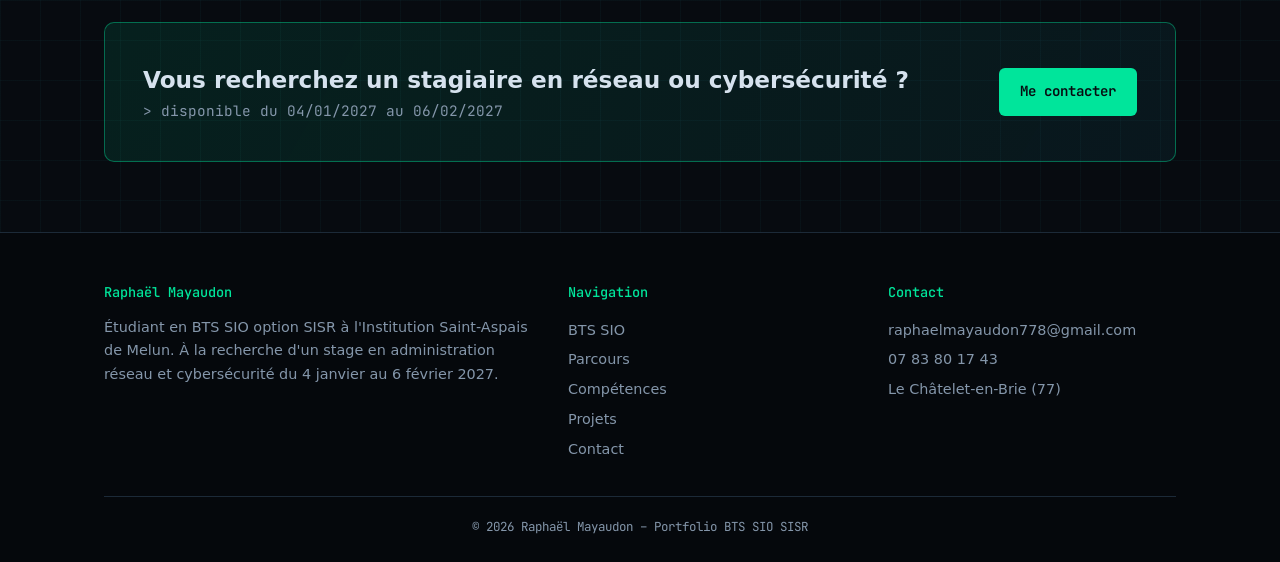
==== commit 7f2e85d2: "Ajout de la page BTS SIO (référentiel, blocs, épreuve E5, établissement) et du menu Co-Authored-By: " ====
--- a/index.html
+++ b/index.html
@@ -239,6 +239,7 @@
                 <div>
                     <h4>Navigation</h4>
                     <ul>
+                        <li><a href="bts-sio.html">BTS SIO</a></li>
                         <li><a href="parcours.html">Parcours</a></li>
                         <li><a href="competences.html">Compétences</a></li>
                         <li><a href="projets.html">Projets</a></li>
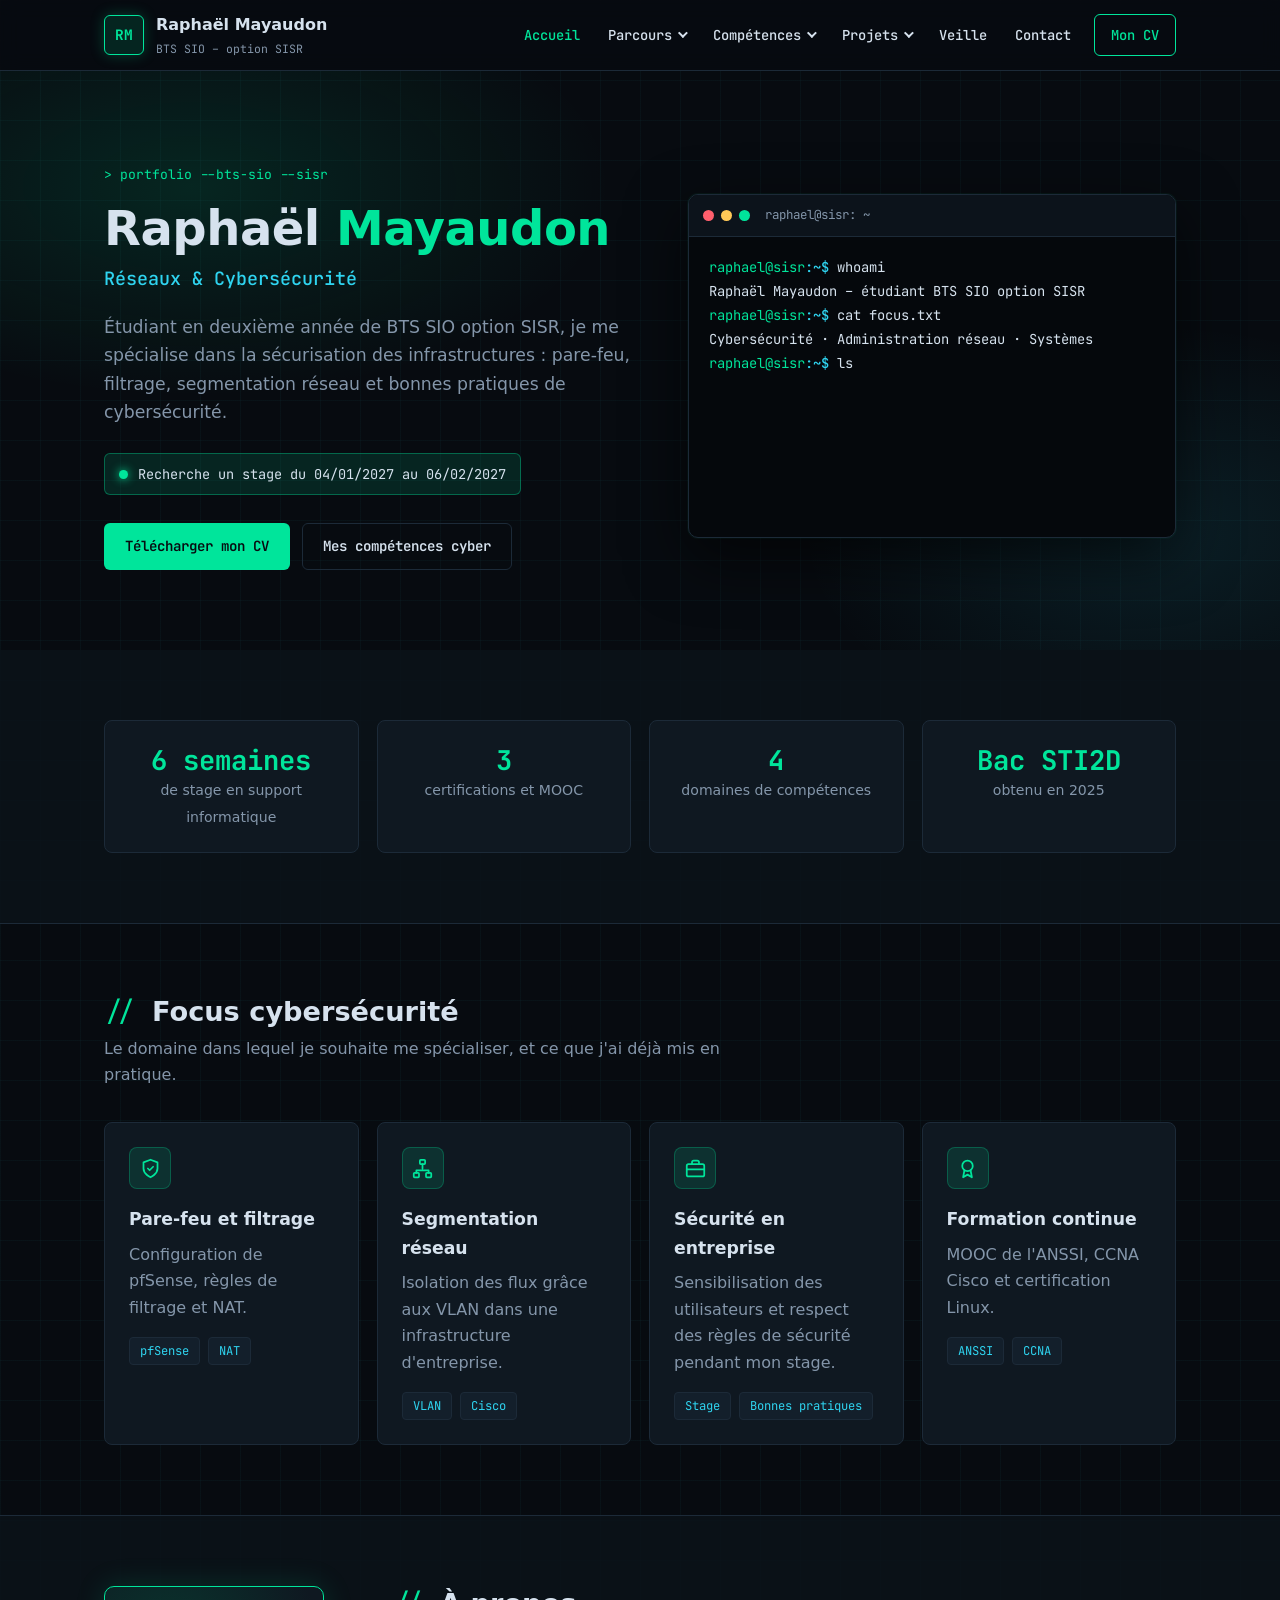
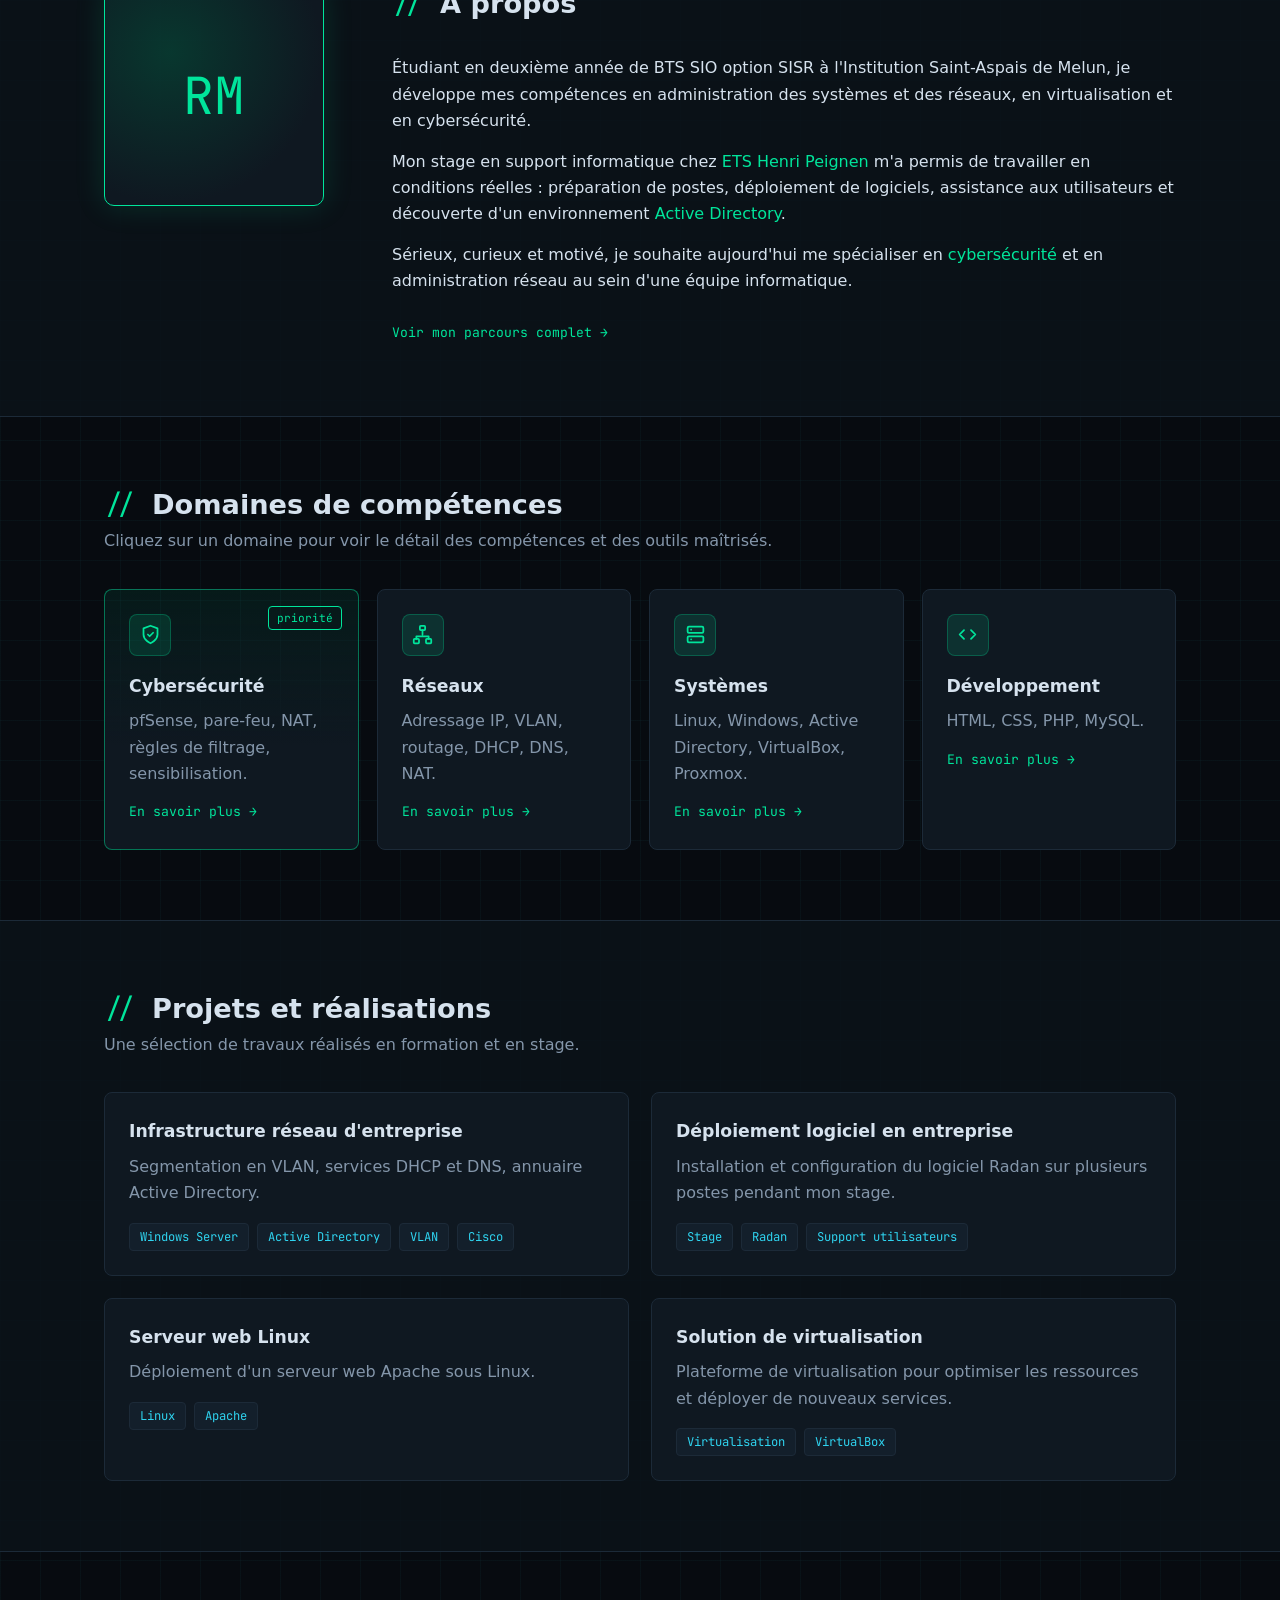
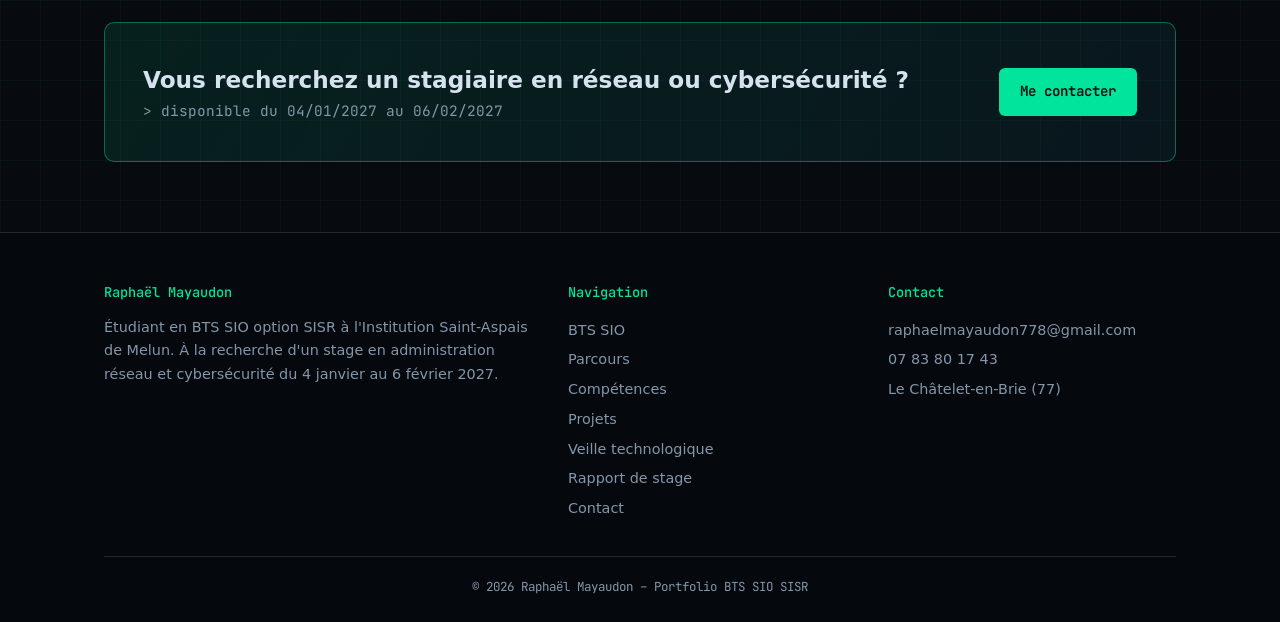
==== commit b0a80db3: "Ajout du rapport de stage, de la veille (BrixHub), de 3 réalisations de stage et des outils NinjaOne" ====
--- a/index.html
+++ b/index.html
@@ -27,6 +27,7 @@
                     <ul class="dropdown">
                         <li><a href="parcours.html#experiences">Expériences professionnelles<span>Stage, emplois</span></a></li>
                         <li><a href="parcours.html#formation">Formation<span>BTS SIO, Bac STI2D</span></a></li>
+                        <li><a href="rapport-stage.html">Rapport de stage<span>Stage chez ETS Henri Peignen</span></a></li>
                         <li><a href="parcours.html#certifications">Certifications<span>CCNA, Linux, ANSSI</span></a></li>
                         <li><a href="parcours.html#profil">Qualités et centres d'intérêt</a></li>
                     </ul>
@@ -48,8 +49,12 @@
                         <li><a href="projets.html#serveur-web">Serveur web Linux</a></li>
                         <li><a href="projets.html#virtualisation">Solution de virtualisation</a></li>
                         <li><a href="projets.html#radan">Déploiement logiciel en entreprise<span>Réalisé en stage</span></a></li>
+                        <li><a href="projets.html#ninjaone">Gestion des vulnérabilités (NinjaOne)<span>Réalisé en stage</span></a></li>
+                        <li><a href="projets.html#poste">Installation d'un poste utilisateur<span>Réalisé en stage</span></a></li>
+                        <li><a href="projets.html#rj45">Réalisation d'un câble RJ45<span>Réalisé en stage</span></a></li>
                     </ul>
                 </li>
+                <li><a href="veille.html">Veille</a></li>
                 <li><a href="contact.html">Contact</a></li>
                 <li><a href="CV_Raphael_MAYAUDON.pdf" class="btn-cv" target="_blank" rel="noopener">Mon CV</a></li>
             </ul>
@@ -243,6 +248,8 @@
                         <li><a href="parcours.html">Parcours</a></li>
                         <li><a href="competences.html">Compétences</a></li>
                         <li><a href="projets.html">Projets</a></li>
+                        <li><a href="veille.html">Veille technologique</a></li>
+                        <li><a href="rapport-stage.html">Rapport de stage</a></li>
                         <li><a href="contact.html">Contact</a></li>
                     </ul>
                 </div>
